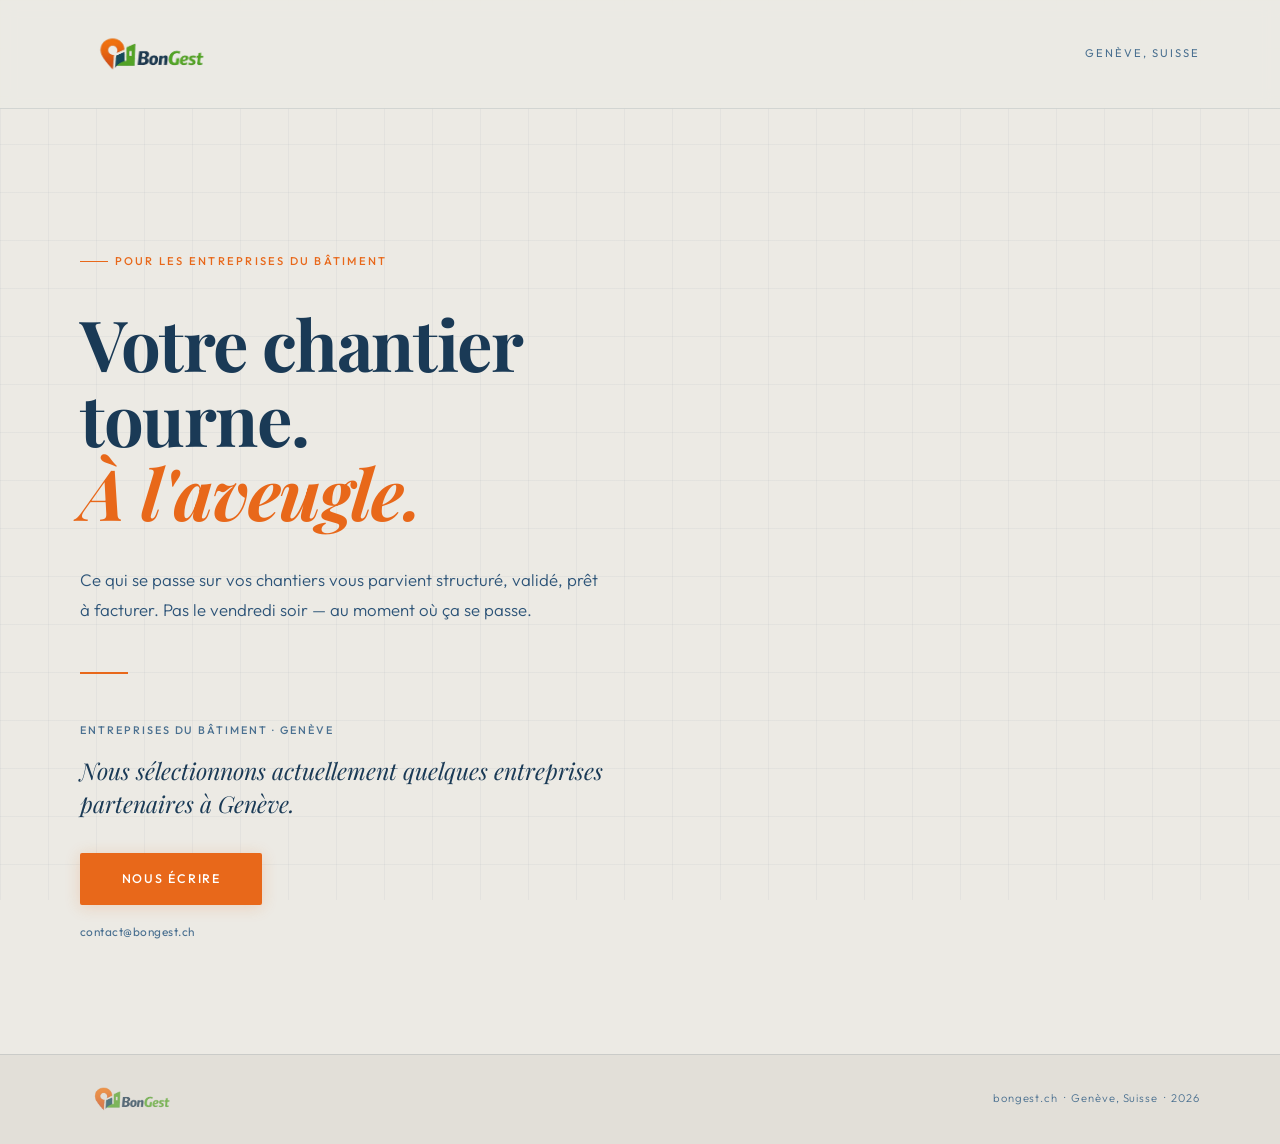
==== index.html @ fc890c5a "Update index.html" ====
<!DOCTYPE html>
<html lang="fr">
<head>
  <meta charset="UTF-8" />
  <meta name="viewport" content="width=device-width, initial-scale=1.0" />
  <title>BonGest - Intelligence pour les entreprises du bâtiment</title>
  <link rel="preconnect" href="https://fonts.googleapis.com">
  <link href="https://fonts.googleapis.com/css2?family=Outfit:wght@300;400;500;600&family=Playfair+Display:ital,wght@0,700;1,700&display=swap" rel="stylesheet">
  <link rel="icon" href="/favicon.ico" type="image/x-icon">
  <style>
    *, *::before, *::after { box-sizing: border-box; margin: 0; padding: 0; }

    :root {
      /* — Brand palette extracted from logo & PDF documents — */
      --bg:          #eceae4;       /* warm linen — document background */
      --bg-dark:     #e2dfd8;       /* slightly deeper warm grey */
      --navy:        #1a3a56;       /* "Bon" — dark navy from logo */
      --navy-mid:    #2d5478;       /* body text navy */
      --navy-light:  #4a7090;       /* muted navy for secondary text */
      --orange:      #e8681a;       /* location pin — primary brand accent */
      --orange-dark: #c5561400;     /* hover state */
      --green:       #4a8c1e;       /* "Gest" — brand green, use sparingly */
      --white:       #faf8f4;       /* near-white card surfaces */
      --border:      rgba(26,58,86,0.12);
    }

    html { scroll-behavior: smooth; }

    body {
      background: var(--bg);
      color: var(--navy);
      font-family: 'Outfit', sans-serif;
      font-weight: 300;
      line-height: 1.6;
      -webkit-font-smoothing: antialiased;
      min-height: 100vh;
      display: flex;
      flex-direction: column;
    }

    /* Blueprint grid — subtle background texture matching PDF aesthetic */
    body::before {
      content: '';
      position: fixed;
      inset: 0;
      background-image:
        linear-gradient(rgba(26,58,86,0.04) 1px, transparent 1px),
        linear-gradient(90deg, rgba(26,58,86,0.04) 1px, transparent 1px);
      background-size: 48px 48px;
      pointer-events: none;
      z-index: 0;
    }

    /* ── HEADER ── */
    header {
      position: relative;
      z-index: 10;
      padding: 2rem 5rem;
      display: flex;
      justify-content: space-between;
      align-items: center;
      background: rgba(236,234,228,0.9);
      backdrop-filter: blur(8px);
      border-bottom: 1px solid var(--border);
    }

    /* Logo: replicate Bon (navy) + Gest (green) split */
    .logo {
      font-family: 'Outfit', sans-serif;
      font-weight: 600;
      font-size: 1.5rem;
      letter-spacing: -0.01em;
      color: var(--navy);
      display: flex;
      align-items: center;
      gap: 0.15em;
    }

    .logo-bon  { color: var(--navy); }
    .logo-gest { color: var(--green); }

    /* Orange pin dot — echoes the location-pin in the real logo */
    .logo-dot {
      width: 8px;
      height: 8px;
      background: var(--orange);
      border-radius: 50% 50% 50% 0;
      transform: rotate(-45deg);
      margin-right: 0.4em;
      flex-shrink: 0;
    }

    .location-tag {
      font-size: 0.7rem;
      font-weight: 400;
      letter-spacing: 0.18em;
      text-transform: uppercase;
      color: var(--navy-light);
    }

    /* ── HERO ── */
    #hero {
      position: relative;
      z-index: 1;
      flex: 1;
      display: flex;
      flex-direction: column;
      justify-content: center;
      padding: 9rem 5rem 7rem;
      max-width: 960px;
    }

    .eyebrow {
      display: inline-flex;
      align-items: center;
      gap: 0.6em;
      font-size: 0.7rem;
      font-weight: 500;
      letter-spacing: 0.2em;
      text-transform: uppercase;
      color: var(--orange);
      margin-bottom: 2.2rem;
      opacity: 0;
      animation: up 0.7s ease 0.15s forwards;
    }

    .eyebrow::before {
      content: '';
      display: inline-block;
      width: 28px;
      height: 1px;
      background: var(--orange);
    }

    h1 {
      font-family: 'Playfair Display', serif;
      font-weight: 700;
      font-size: clamp(2.8rem, 5.5vw, 5.2rem);
      line-height: 1.06;
      letter-spacing: -0.02em;
      color: var(--navy);
      max-width: 14ch;
      opacity: 0;
      animation: up 0.85s ease 0.3s forwards;
    }

    h1 em {
      font-style: italic;
      color: var(--orange);
    }

    .subline {
      margin-top: 2.2rem;
      font-size: 1.05rem;
      font-weight: 300;
      color: var(--navy-mid);
      max-width: 48ch;
      line-height: 1.75;
      opacity: 0;
      animation: up 0.85s ease 0.45s forwards;
    }

    /* ── DIVIDER ── */
    .rule {
      width: 48px;
      height: 2px;
      background: var(--orange);
      margin: 3rem 0;
      opacity: 0;
      animation: up 0.8s ease 0.55s forwards;
    }

    /* ── CTA BLOCK ── */
    .cta-block {
      opacity: 0;
      animation: up 0.85s ease 0.65s forwards;
    }

    .cta-label {
      font-size: 0.68rem;
      font-weight: 500;
      letter-spacing: 0.18em;
      text-transform: uppercase;
      color: var(--navy-light);
      margin-bottom: 0.9rem;
    }

    .cta-line {
      font-family: 'Playfair Display', serif;
      font-size: clamp(1.1rem, 2vw, 1.45rem);
      font-style: italic;
      color: var(--navy);
      margin-bottom: 2rem;
      max-width: 42ch;
      line-height: 1.45;
    }

    .btn {
      display: inline-block;
      background: var(--orange);
      color: #fff;
      font-family: 'Outfit', sans-serif;
      font-size: 0.78rem;
      font-weight: 500;
      letter-spacing: 0.14em;
      text-transform: uppercase;
      text-decoration: none;
      padding: 1rem 2.6rem;
      border-radius: 2px;
      transition: background 0.2s ease, transform 0.15s ease, box-shadow 0.2s ease;
      box-shadow: 0 2px 16px rgba(232,104,26,0.2);
    }

    .btn:hover {
      background: #d45c15;
      transform: translateY(-2px);
      box-shadow: 0 6px 24px rgba(232,104,26,0.3);
    }

    .btn-note {
      display: block;
      margin-top: 1.1rem;
      font-size: 0.74rem;
      font-weight: 400;
      color: var(--navy-light);
      letter-spacing: 0.04em;
    }

    /* ── FOOTER ── */
    footer {
      position: relative;
      z-index: 1;
      padding: 1.8rem 5rem;
      border-top: 1px solid var(--border);
      background: var(--bg-dark);
      display: flex;
      justify-content: space-between;
      align-items: center;
    }

    .footer-logo {
      font-family: 'Outfit', sans-serif;
      font-weight: 600;
      font-size: 1rem;
      display: flex;
      align-items: center;
      gap: 0.15em;
    }

    .footer-meta {
      font-size: 0.7rem;
      font-weight: 300;
      color: var(--navy-light);
      letter-spacing: 0.08em;
    }

    /* ── ANIMATIONS ── */
    @keyframes up {
      from { opacity: 0; transform: translateY(16px); }
      to   { opacity: 1; transform: translateY(0); }
    }

    /* ── RESPONSIVE ── */
    @media (max-width: 768px) {
      header  { padding: 1.6rem 2rem; }
      #hero   { padding: 7rem 2rem 5rem; }
      footer  { padding: 1.6rem 2rem; flex-direction: column; gap: 0.8rem; }
    }
  </style>
</head>
<body>

  <!-- ── HEADER ── -->
  <header>
    <div class="logo">
      <img src="[data-uri]" alt="BonGest" style="height:44px;display:block;">
    </div>
    <span class="location-tag">Genève, Suisse</span>
  </header>

  <!-- ── HERO ── -->
  <section id="hero">

    <p class="eyebrow">Pour les entreprises du bâtiment</p>

    <h1>
      Votre chantier tourne.<br>
      <em>À l'aveugle.</em>
    </h1>

    <p class="subline">
      Ce qui se passe sur vos chantiers vous parvient structuré, validé, prêt à facturer. Pas le vendredi soir — au moment où ça se passe.
    </p>

    <div class="rule"></div>

    <div class="cta-block">
      <p class="cta-label">Entreprises du bâtiment · Genève</p>
      <p class="cta-line">Nous sélectionnons actuellement quelques entreprises partenaires à Genève.</p>
      <a href="mailto:contact@bongest.ch" class="btn">Nous écrire</a>
      <span class="btn-note">contact@bongest.ch</span>
    </div>

  </section>

  <!-- ── FOOTER ── -->
  <footer>
    <div class="footer-logo">
      <img src="[data-uri]" alt="BonGest" style="height:32px;display:block;opacity:0.7;">
    </div>
    <span class="footer-meta">bongest.ch &nbsp;·&nbsp; Genève, Suisse &nbsp;·&nbsp; 2026</span>
  </footer>

</body>
</html>
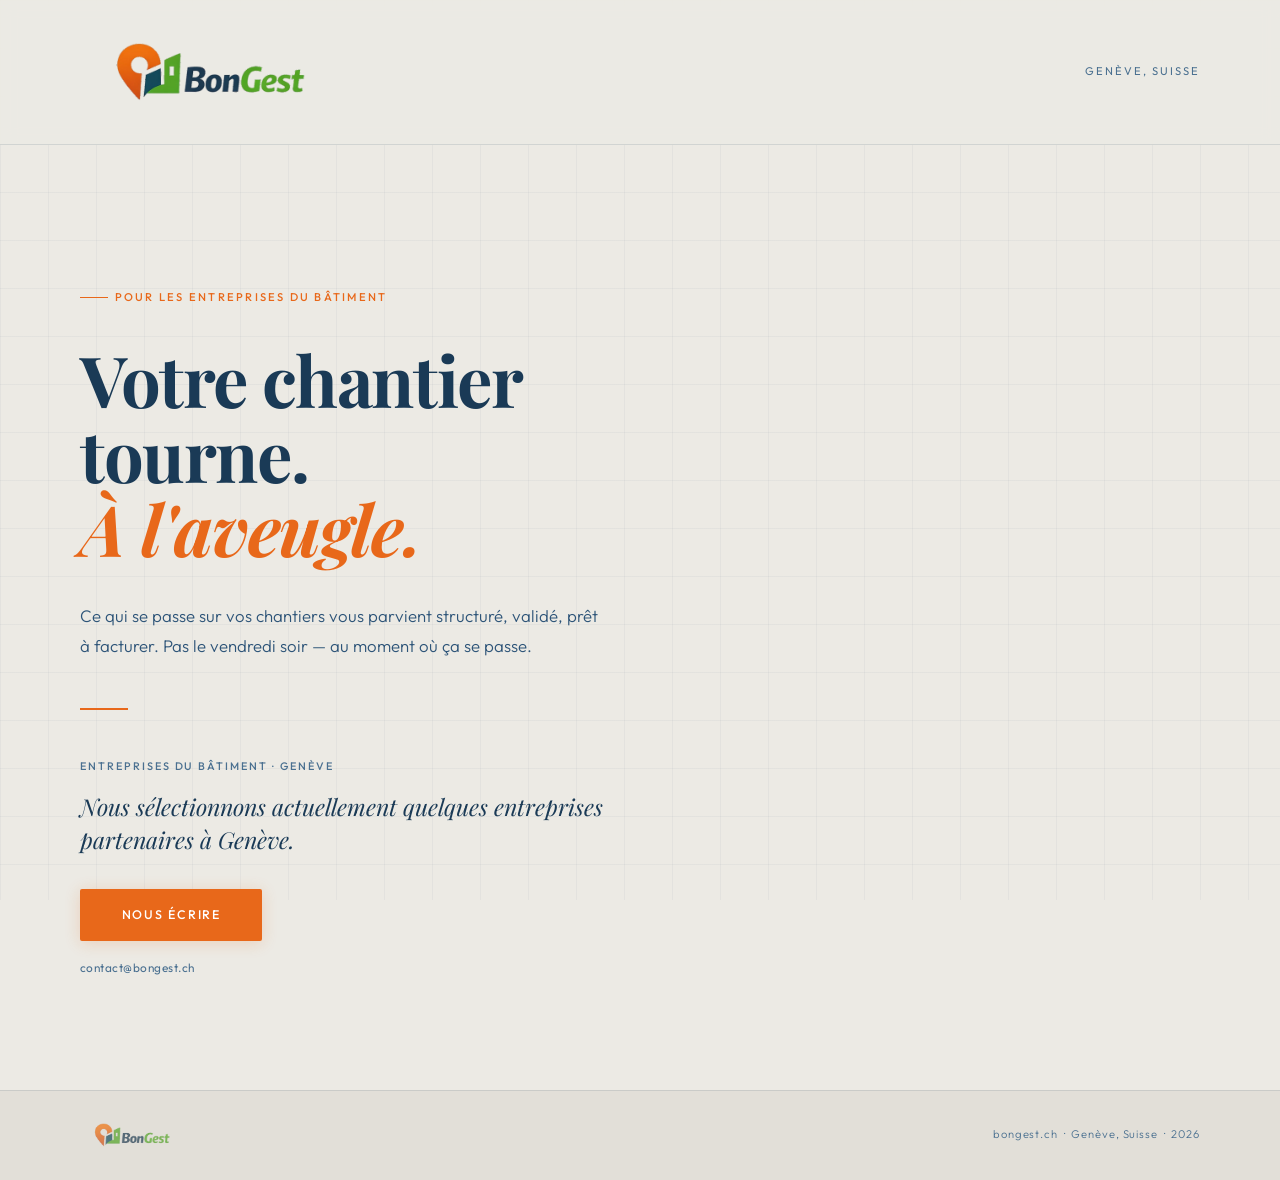
==== commit a63b9567: "Update index.html" ====
--- a/index.html
+++ b/index.html
@@ -273,7 +273,7 @@
   <!-- ── HEADER ── -->
   <header>
     <div class="logo">
-      <img src="[data-uri]" alt="BonGest" style="height:44px;display:block;">
+      <img src="[data-uri]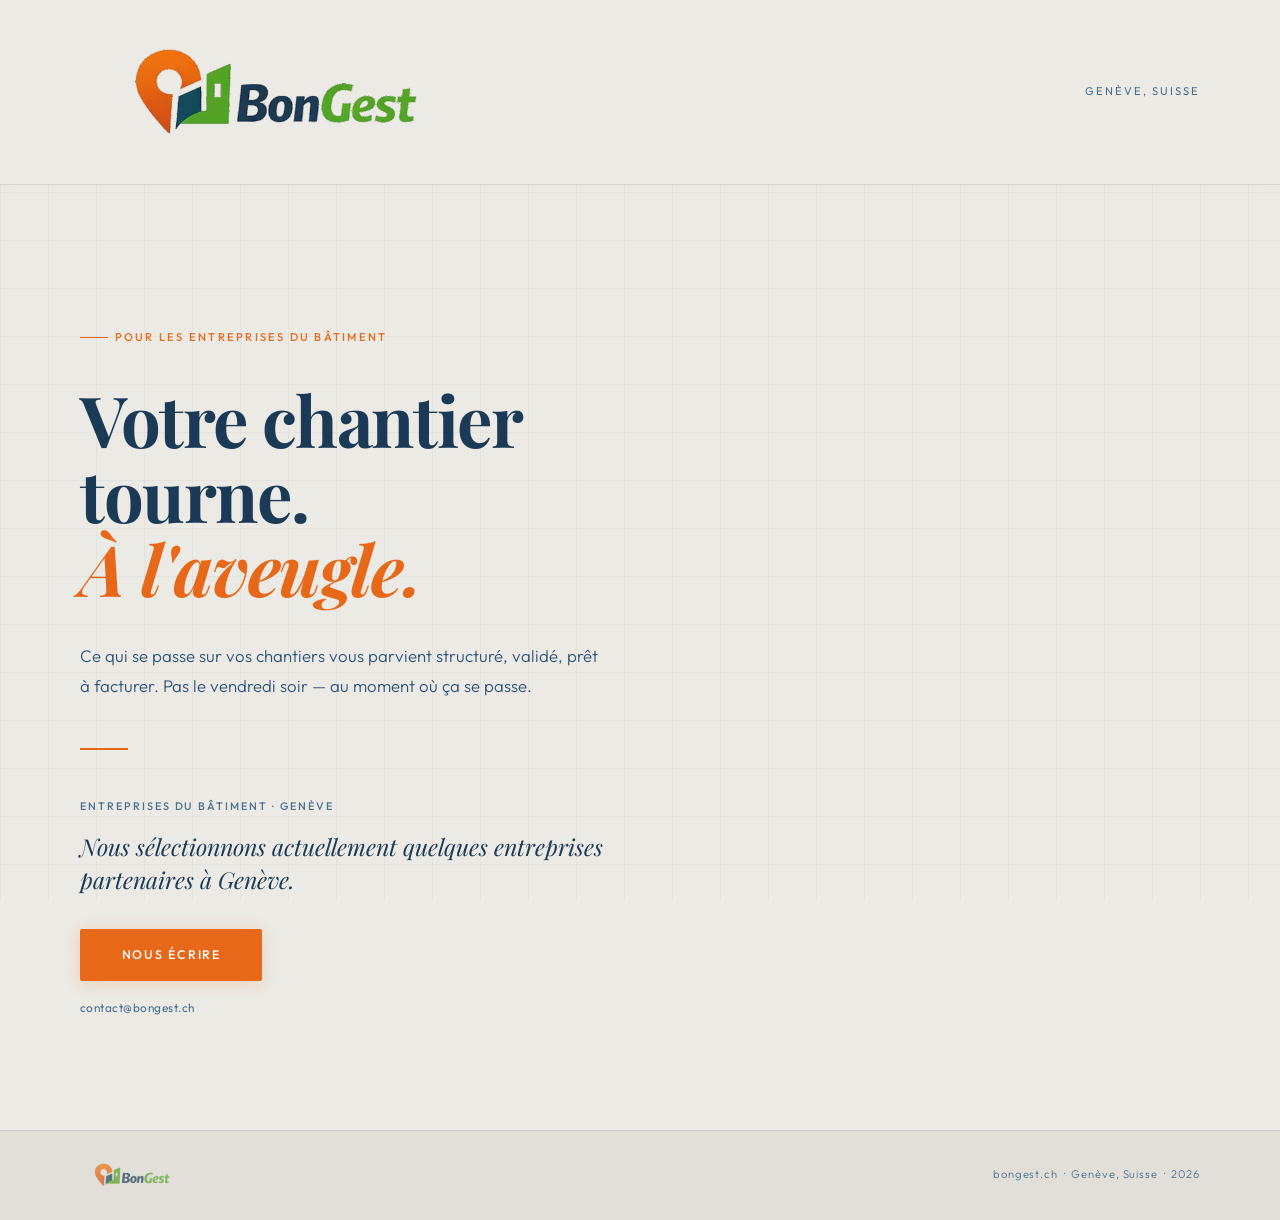
==== commit 9ad2169a: "Update index.html" ====
--- a/index.html
+++ b/index.html
@@ -273,7 +273,7 @@
   <!-- ── HEADER ── -->
   <header>
     <div class="logo">
-      <img src="[data-uri]" alt="BonGest" style="height:80px;display:block;">
+      <img src="[data-uri]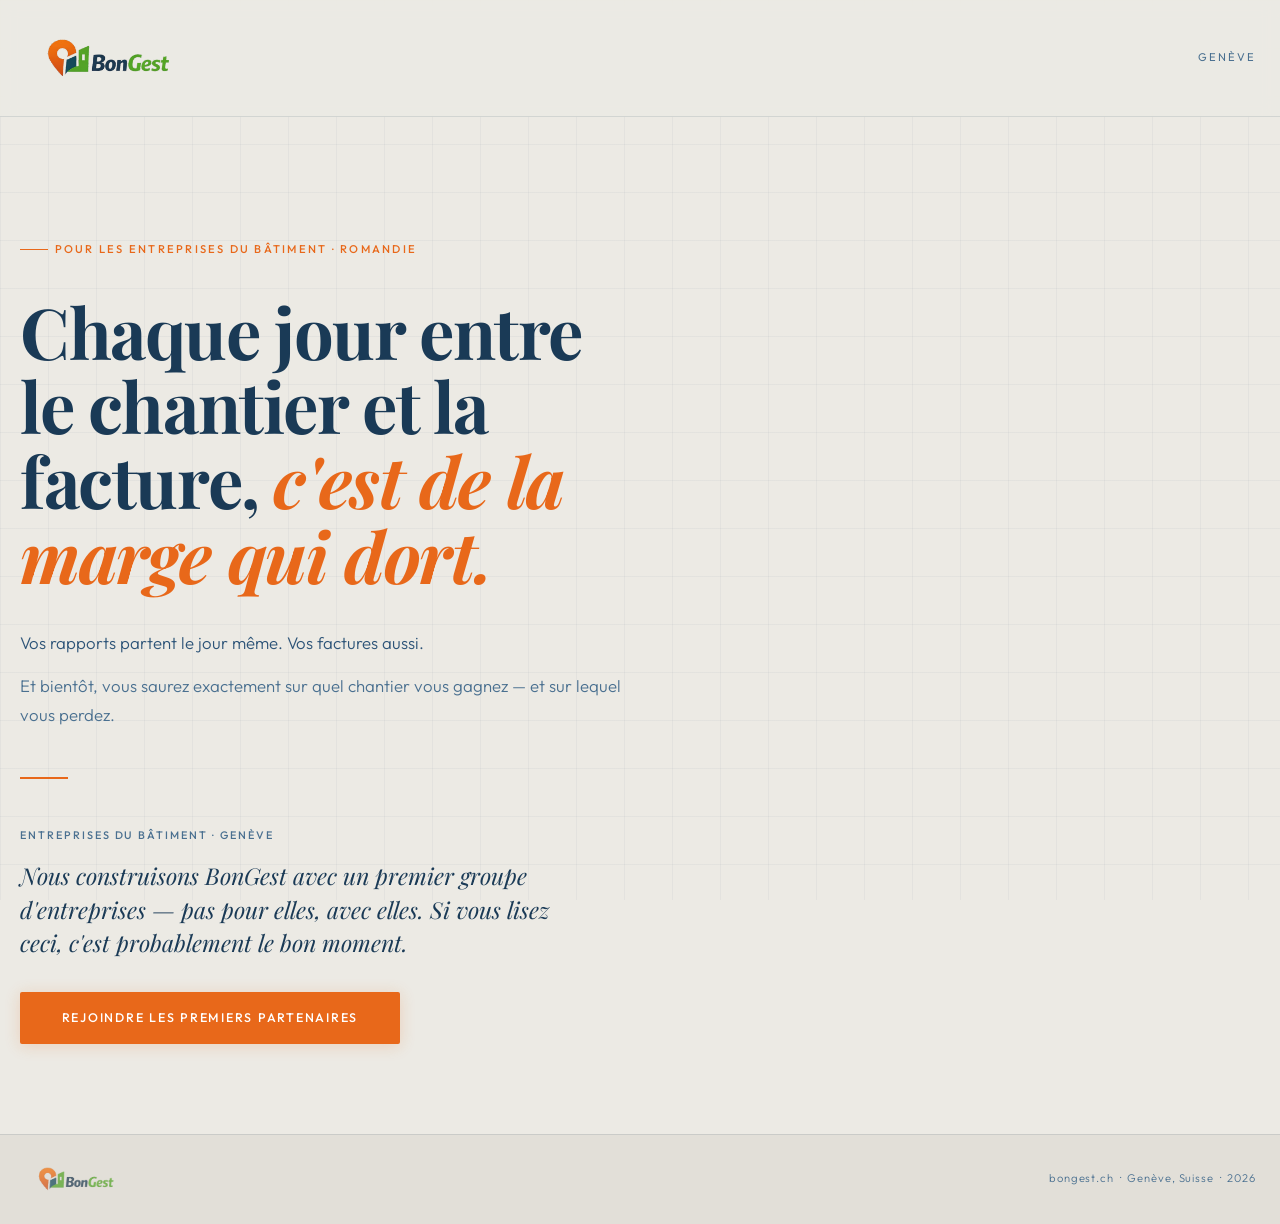
==== commit 554f8309: "Restructure landing page assets" ====
--- a/index.html
+++ b/index.html
@@ -1,35 +1,82 @@
 <!DOCTYPE html>
 <html lang="fr">
 <head>
-  <meta charset="UTF-8" />
-  <meta name="viewport" content="width=device-width, initial-scale=1.0" />
-  <title>BonGest - Intelligence pour les entreprises du bâtiment</title>
+  <meta charset="UTF-8">
+  <meta name="viewport" content="width=device-width, initial-scale=1.0">
+  <title>BonGest — Intelligence pour les entreprises du bâtiment</title>
+  <meta name="description" content="Chaque jour entre le chantier et la facture, c'est de la marge qui dort. Vos rapports partent le jour même. Vos factures aussi. BonGest — intelligence opérationnelle pour les entreprises du bâtiment en Romandie.">
+  <meta name="robots" content="index, follow">
+  <meta name="theme-color" content="#eceae4">
+  <link rel="canonical" href="https://bongest.ch/">
+  <link rel="icon" href="assets/favicon.ico" sizes="any">
+  <link rel="apple-touch-icon" href="assets/logo-square.png">
+
+  <meta property="og:locale" content="fr_CH">
+  <meta property="og:type" content="website">
+  <meta property="og:site_name" content="BonGest">
+  <meta property="og:title" content="BonGest — Intelligence pour les entreprises du bâtiment">
+  <meta property="og:description" content="Chaque jour entre le chantier et la facture, c'est de la marge qui dort. Vos rapports partent le jour même. Vos factures aussi.">
+  <meta property="og:url" content="https://bongest.ch/">
+  <meta property="og:image" content="https://bongest.ch/assets/logo-bongest.png">
+  <meta property="og:image:width" content="1224">
+  <meta property="og:image:height" content="380">
+  <meta property="og:image:alt" content="Logo BonGest">
+
+  <meta name="twitter:card" content="summary">
+  <meta name="twitter:title" content="BonGest — Intelligence pour les entreprises du bâtiment">
+  <meta name="twitter:description" content="Chaque jour entre le chantier et la facture, c'est de la marge qui dort. Vos rapports partent le jour même. Vos factures aussi.">
+  <meta name="twitter:image" content="https://bongest.ch/assets/logo-bongest.png">
+  <meta name="twitter:image:alt" content="Logo BonGest">
+
+  <script type="application/ld+json">
+    {
+      "@context": "https://schema.org",
+      "@type": "Organization",
+      "name": "BonGest",
+      "url": "https://bongest.ch/",
+      "logo": "https://bongest.ch/assets/logo-bongest.png",
+      "email": "contact@bongest.ch",
+      "areaServed": "Romandie",
+      "address": {
+        "@type": "PostalAddress",
+        "addressLocality": "Geneve",
+        "addressCountry": "CH"
+      }
+    }
+  </script>
+
   <link rel="preconnect" href="https://fonts.googleapis.com">
+  <link rel="preconnect" href="https://fonts.gstatic.com" crossorigin>
   <link href="https://fonts.googleapis.com/css2?family=Outfit:wght@300;400;500;600&family=Playfair+Display:ital,wght@0,700;1,700&display=swap" rel="stylesheet">
-  <link rel="icon" href="/favicon.ico" type="image/x-icon">
+
   <style>
-    *, *::before, *::after { box-sizing: border-box; margin: 0; padding: 0; }
+    *, *::before, *::after {
+      box-sizing: border-box;
+      margin: 0;
+      padding: 0;
+    }
 
     :root {
-      /* — Brand palette extracted from logo & PDF documents — */
-      --bg:          #eceae4;       /* warm linen — document background */
-      --bg-dark:     #e2dfd8;       /* slightly deeper warm grey */
-      --navy:        #1a3a56;       /* "Bon" — dark navy from logo */
-      --navy-mid:    #2d5478;       /* body text navy */
-      --navy-light:  #4a7090;       /* muted navy for secondary text */
-      --orange:      #e8681a;       /* location pin — primary brand accent */
-      --orange-dark: #c5561400;     /* hover state */
-      --green:       #4a8c1e;       /* "Gest" — brand green, use sparingly */
-      --white:       #faf8f4;       /* near-white card surfaces */
-      --border:      rgba(26,58,86,0.12);
-    }
-
-    html { scroll-behavior: smooth; }
+      --bg: #eceae4;
+      --bg-dark: #e2dfd8;
+      --navy: #1a3a56;
+      --navy-mid: #2d5478;
+      --navy-light: #4a7090;
+      --orange: #e8681a;
+      --green: #4a8c1e;
+      --white: #faf8f4;
+      --border: rgba(26, 58, 86, 0.12);
+      --orange-shadow: rgba(232, 104, 26, 0.2);
+    }
+
+    html {
+      scroll-behavior: smooth;
+    }
 
     body {
       background: var(--bg);
       color: var(--navy);
-      font-family: 'Outfit', sans-serif;
+      font-family: "Outfit", sans-serif;
       font-weight: 300;
       line-height: 1.6;
       -webkit-font-smoothing: antialiased;
@@ -38,56 +85,63 @@
       flex-direction: column;
     }
 
-    /* Blueprint grid — subtle background texture matching PDF aesthetic */
     body::before {
-      content: '';
+      content: "";
       position: fixed;
       inset: 0;
       background-image:
-        linear-gradient(rgba(26,58,86,0.04) 1px, transparent 1px),
-        linear-gradient(90deg, rgba(26,58,86,0.04) 1px, transparent 1px);
+        linear-gradient(rgba(26, 58, 86, 0.04) 1px, transparent 1px),
+        linear-gradient(90deg, rgba(26, 58, 86, 0.04) 1px, transparent 1px);
       background-size: 48px 48px;
       pointer-events: none;
       z-index: 0;
     }
 
-    /* ── HEADER ── */
+    a {
+      color: inherit;
+    }
+
+    a:focus-visible {
+      outline: 2px solid var(--orange);
+      outline-offset: 4px;
+    }
+
+    .shell {
+      width: min(100% - 3rem, 1240px);
+      margin-inline: auto;
+    }
+
     header {
       position: relative;
       z-index: 10;
-      padding: 2rem 5rem;
+      background: rgba(236, 234, 228, 0.9);
+      backdrop-filter: blur(8px);
+      border-bottom: 1px solid var(--border);
+    }
+
+    .header-inner,
+    .footer-inner {
       display: flex;
       justify-content: space-between;
       align-items: center;
-      background: rgba(236,234,228,0.9);
-      backdrop-filter: blur(8px);
-      border-bottom: 1px solid var(--border);
-    }
-
-    /* Logo: replicate Bon (navy) + Gest (green) split */
-    .logo {
-      font-family: 'Outfit', sans-serif;
-      font-weight: 600;
-      font-size: 1.5rem;
-      letter-spacing: -0.01em;
-      color: var(--navy);
-      display: flex;
+      gap: 1rem;
+    }
+
+    .header-inner {
+      padding: 2rem 0;
+    }
+
+    .logo,
+    .footer-logo {
+      display: inline-flex;
       align-items: center;
-      gap: 0.15em;
-    }
-
-    .logo-bon  { color: var(--navy); }
-    .logo-gest { color: var(--green); }
-
-    /* Orange pin dot — echoes the location-pin in the real logo */
-    .logo-dot {
-      width: 8px;
-      height: 8px;
-      background: var(--orange);
-      border-radius: 50% 50% 50% 0;
-      transform: rotate(-45deg);
-      margin-right: 0.4em;
-      flex-shrink: 0;
+      text-decoration: none;
+    }
+
+    .logo img {
+      display: block;
+      width: auto;
+      height: 52px;
     }
 
     .location-tag {
@@ -96,18 +150,29 @@
       letter-spacing: 0.18em;
       text-transform: uppercase;
       color: var(--navy-light);
-    }
-
-    /* ── HERO ── */
+      white-space: nowrap;
+    }
+
+    main {
+      display: flex;
+      flex: 1;
+    }
+
     #hero {
       position: relative;
       z-index: 1;
       flex: 1;
+      padding: clamp(5.5rem, 9vw, 8.5rem) 0 clamp(4rem, 7vw, 6.5rem);
+    }
+
+    .hero-inner {
       display: flex;
-      flex-direction: column;
       justify-content: center;
-      padding: 9rem 5rem 7rem;
-      max-width: 960px;
+      width: 100%;
+    }
+
+    .hero-copy {
+      width: min(100%, 1240px);
     }
 
     .eyebrow {
@@ -125,21 +190,23 @@
     }
 
     .eyebrow::before {
-      content: '';
+      content: "";
       display: inline-block;
       width: 28px;
       height: 1px;
       background: var(--orange);
+      flex-shrink: 0;
     }
 
     h1 {
-      font-family: 'Playfair Display', serif;
+      font-family: "Playfair Display", serif;
       font-weight: 700;
       font-size: clamp(2.8rem, 5.5vw, 5.2rem);
       line-height: 1.06;
       letter-spacing: -0.02em;
       color: var(--navy);
       max-width: 14ch;
+      text-wrap: balance;
       opacity: 0;
       animation: up 0.85s ease 0.3s forwards;
     }
@@ -154,13 +221,18 @@
       font-size: 1.05rem;
       font-weight: 300;
       color: var(--navy-mid);
-      max-width: 48ch;
+      max-width: 56ch;
       line-height: 1.75;
       opacity: 0;
       animation: up 0.85s ease 0.45s forwards;
     }
 
-    /* ── DIVIDER ── */
+    .future {
+      display: block;
+      margin-top: 0.85rem;
+      color: var(--navy-light);
+    }
+
     .rule {
       width: 48px;
       height: 2px;
@@ -170,10 +242,10 @@
       animation: up 0.8s ease 0.55s forwards;
     }
 
-    /* ── CTA BLOCK ── */
     .cta-block {
       opacity: 0;
       animation: up 0.85s ease 0.65s forwards;
+      max-width: 50ch;
     }
 
     .cta-label {
@@ -186,7 +258,7 @@
     }
 
     .cta-line {
-      font-family: 'Playfair Display', serif;
+      font-family: "Playfair Display", serif;
       font-size: clamp(1.1rem, 2vw, 1.45rem);
       font-style: italic;
       color: var(--navy);
@@ -199,7 +271,7 @@
       display: inline-block;
       background: var(--orange);
       color: #fff;
-      font-family: 'Outfit', sans-serif;
+      font-family: "Outfit", sans-serif;
       font-size: 0.78rem;
       font-weight: 500;
       letter-spacing: 0.14em;
@@ -208,43 +280,49 @@
       padding: 1rem 2.6rem;
       border-radius: 2px;
       transition: background 0.2s ease, transform 0.15s ease, box-shadow 0.2s ease;
-      box-shadow: 0 2px 16px rgba(232,104,26,0.2);
+      box-shadow: 0 2px 16px var(--orange-shadow);
     }
 
     .btn:hover {
       background: #d45c15;
       transform: translateY(-2px);
-      box-shadow: 0 6px 24px rgba(232,104,26,0.3);
+      box-shadow: 0 6px 24px rgba(232, 104, 26, 0.3);
     }
 
     .btn-note {
-      display: block;
+      display: inline-block;
       margin-top: 1.1rem;
       font-size: 0.74rem;
       font-weight: 400;
       color: var(--navy-light);
       letter-spacing: 0.04em;
-    }
-
-    /* ── FOOTER ── */
+      text-decoration: none;
+      border-bottom: 1px solid rgba(74, 112, 144, 0.35);
+      padding-bottom: 2px;
+      transition: color 0.2s ease, border-color 0.2s ease;
+    }
+
+    .btn-note:hover {
+      color: var(--navy);
+      border-color: rgba(26, 58, 86, 0.5);
+    }
+
     footer {
       position: relative;
       z-index: 1;
-      padding: 1.8rem 5rem;
       border-top: 1px solid var(--border);
       background: var(--bg-dark);
-      display: flex;
-      justify-content: space-between;
-      align-items: center;
-    }
-
-    .footer-logo {
-      font-family: 'Outfit', sans-serif;
-      font-weight: 600;
-      font-size: 1rem;
-      display: flex;
-      align-items: center;
-      gap: 0.15em;
+    }
+
+    .footer-inner {
+      padding: 1.8rem 0;
+    }
+
+    .footer-logo img {
+      display: block;
+      width: auto;
+      height: 32px;
+      opacity: 0.72;
     }
 
     .footer-meta {
@@ -252,64 +330,147 @@
       font-weight: 300;
       color: var(--navy-light);
       letter-spacing: 0.08em;
-    }
-
-    /* ── ANIMATIONS ── */
+      text-align: right;
+    }
+
     @keyframes up {
-      from { opacity: 0; transform: translateY(16px); }
-      to   { opacity: 1; transform: translateY(0); }
-    }
-
-    /* ── RESPONSIVE ── */
+      from {
+        opacity: 0;
+        transform: translateY(16px);
+      }
+
+      to {
+        opacity: 1;
+        transform: translateY(0);
+      }
+    }
+
     @media (max-width: 768px) {
-      header  { padding: 1.6rem 2rem; }
-      #hero   { padding: 7rem 2rem 5rem; }
-      footer  { padding: 1.6rem 2rem; flex-direction: column; gap: 0.8rem; }
+      .shell {
+        width: min(100% - 2rem, 1240px);
+      }
+
+      .header-inner,
+      .footer-inner {
+        flex-direction: column;
+        align-items: flex-start;
+        gap: 0.8rem;
+      }
+
+      .header-inner {
+        padding: 1.4rem 0;
+      }
+
+      .footer-inner {
+        padding: 1.6rem 0;
+      }
+
+      .logo img {
+        height: 46px;
+      }
+
+      #hero {
+        padding: 4.75rem 0 4rem;
+      }
+
+      .hero-copy,
+      h1,
+      .subline,
+      .cta-block {
+        max-width: 100%;
+      }
+
+      .location-tag,
+      .footer-meta {
+        white-space: normal;
+        text-align: left;
+      }
+    }
+
+    @media (max-width: 480px) {
+      h1 {
+        font-size: clamp(2.4rem, 12vw, 3.6rem);
+      }
+
+      .btn {
+        width: 100%;
+        text-align: center;
+      }
+
+      .eyebrow {
+        flex-wrap: wrap;
+      }
+    }
+
+    @media (prefers-reduced-motion: reduce) {
+      html {
+        scroll-behavior: auto;
+      }
+
+      *, *::before, *::after {
+        animation: none !important;
+        transition: none !important;
+      }
     }
   </style>
 </head>
 <body>
-
-  <!-- ── HEADER ── -->
   <header>
-    <div class="logo">
-      <img src="[data-uri]" alt="BonGest" style="height:120px;display:block;">
+    <div class="shell header-inner">
+      <a href="index.html" class="logo" aria-label="BonGest — accueil">
+        <img
+          src="assets/logo-bongest.png"
+          alt="BonGest"
+          width="1224"
+          height="380"
+          loading="eager"
+          decoding="async">
+      </a>
+      <span class="location-tag">Genève</span>
     </div>
-    <span class="location-tag">Genève, Suisse</span>
   </header>
 
-  <!-- ── HERO ── -->
-  <section id="hero">
-
-    <p class="eyebrow">Pour les entreprises du bâtiment</p>
-
-    <h1>
-      Votre chantier tourne.<br>
-      <em>À l'aveugle.</em>
-    </h1>
-
-    <p class="subline">
-      Ce qui se passe sur vos chantiers vous parvient structuré, validé, prêt à facturer. Pas le vendredi soir — au moment où ça se passe.
-    </p>
-
-    <div class="rule"></div>
-
-    <div class="cta-block">
-      <p class="cta-label">Entreprises du bâtiment · Genève</p>
-      <p class="cta-line">Nous sélectionnons actuellement quelques entreprises partenaires à Genève.</p>
-      <a href="mailto:contact@bongest.ch" class="btn">Nous écrire</a>
-      <span class="btn-note">contact@bongest.ch</span>
+  <main>
+    <section id="hero">
+      <div class="shell hero-inner">
+        <div class="hero-copy">
+          <p class="eyebrow">Pour les entreprises du bâtiment&nbsp;·&nbsp;Romandie</p>
+
+          <h1>
+            Chaque jour entre le chantier et la facture,
+            <em>c'est de la marge qui dort.</em>
+          </h1>
+
+          <p class="subline">
+            Vos rapports partent le jour même. Vos factures aussi.
+            <span class="future">Et bientôt, vous saurez exactement sur quel chantier vous gagnez&nbsp;— et sur lequel vous perdez.</span>
+          </p>
+
+          <div class="rule" role="presentation"></div>
+
+          <div class="cta-block">
+            <p class="cta-label">Entreprises du bâtiment&nbsp;·&nbsp;Genève</p>
+            <p class="cta-line">Nous construisons BonGest avec un premier groupe d'entreprises&nbsp;— pas pour elles, avec elles. Si vous lisez ceci, c'est probablement le bon moment.</p>
+            <a href="mailto:contact@bongest.ch?subject=BonGest%20%E2%80%94%20Premiers%20partenaires" class="btn">Rejoindre les premiers partenaires</a>
+          </div>
+        </div>
+      </div>
+    </section>
+  </main>
+
+  <footer>
+    <div class="shell footer-inner">
+      <a href="index.html" class="footer-logo" aria-label="BonGest — accueil">
+        <img
+          src="assets/logo-bongest.png"
+          alt="BonGest"
+          width="1224"
+          height="380"
+          loading="lazy"
+          decoding="async">
+      </a>
+      <span class="footer-meta">bongest.ch &nbsp;·&nbsp; Genève, Suisse &nbsp;·&nbsp; 2026</span>
     </div>
-
-  </section>
-
-  <!-- ── FOOTER ── -->
-  <footer>
-    <div class="footer-logo">
-      <img src="[data-uri]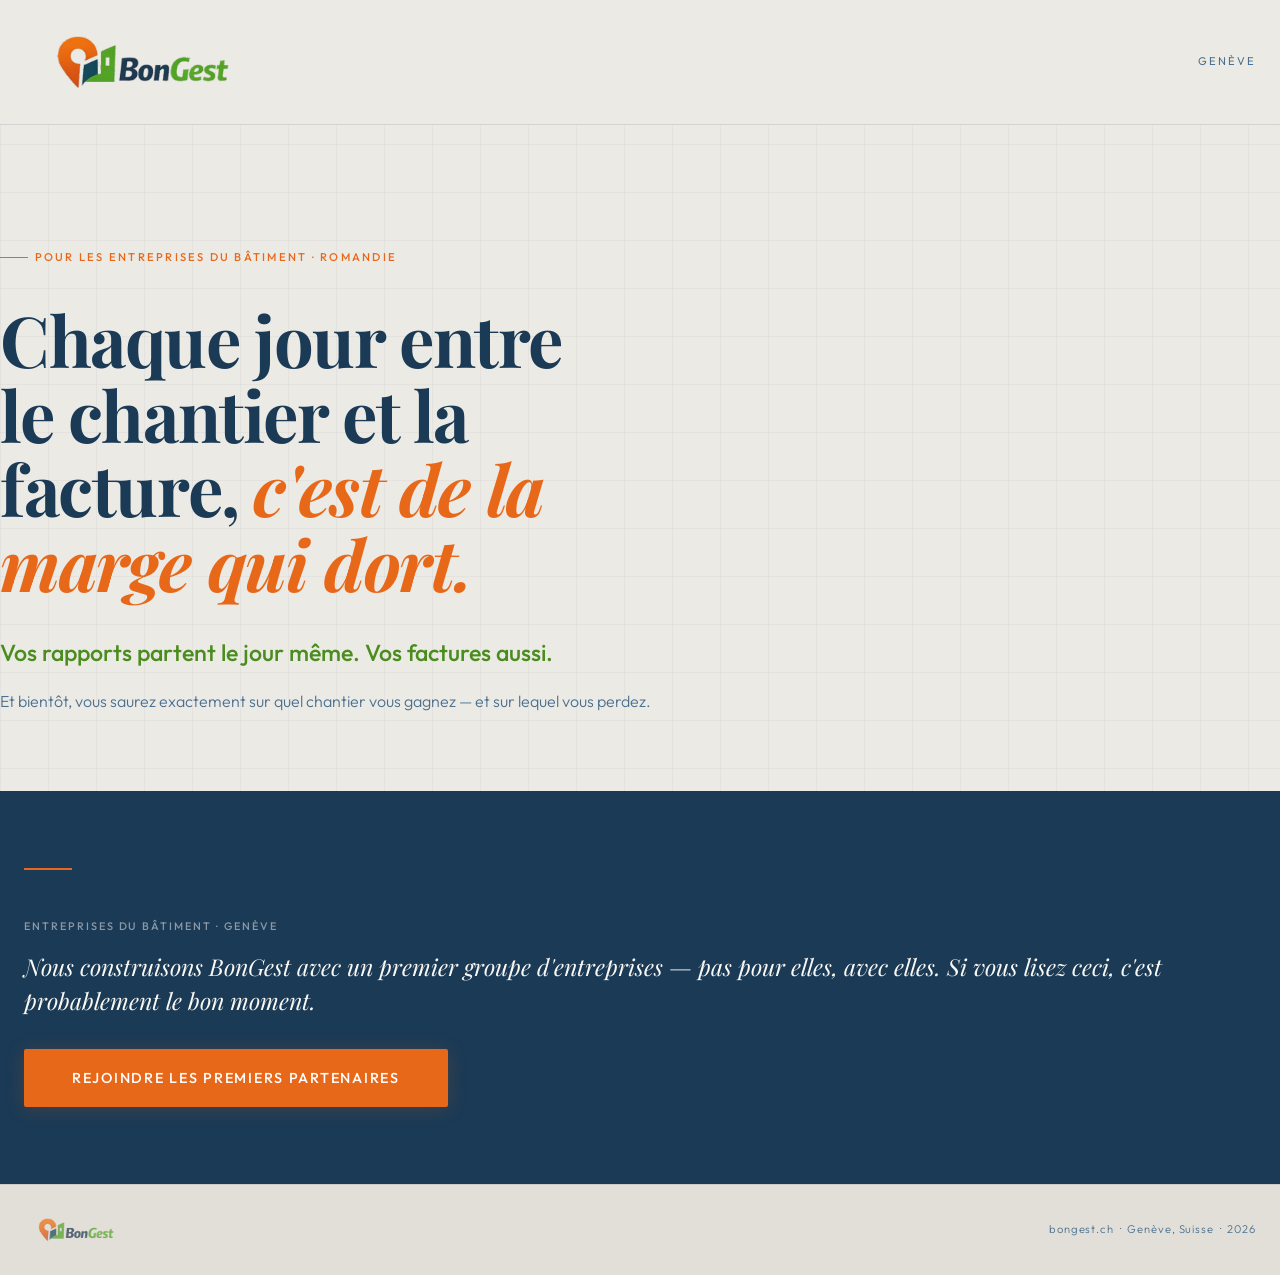
==== commit 80c41226: "Redesign landing page: typography, CTA band, logo, and layout fixes - Solution sentence promoted to " ====
--- a/index.html
+++ b/index.html
@@ -8,8 +8,8 @@
   <meta name="robots" content="index, follow">
   <meta name="theme-color" content="#eceae4">
   <link rel="canonical" href="https://bongest.ch/">
-  <link rel="icon" href="assets/favicon.ico" sizes="any">
-  <link rel="apple-touch-icon" href="assets/logo-square.png">
+  <link rel="icon" href="assets/favicon.ico?v=20260413-2" sizes="any">
+  <link rel="apple-touch-icon" href="assets/logo-square.png?v=20260413-2">
 
   <meta property="og:locale" content="fr_CH">
   <meta property="og:type" content="website">
@@ -17,7 +17,7 @@
   <meta property="og:title" content="BonGest — Intelligence pour les entreprises du bâtiment">
   <meta property="og:description" content="Chaque jour entre le chantier et la facture, c'est de la marge qui dort. Vos rapports partent le jour même. Vos factures aussi.">
   <meta property="og:url" content="https://bongest.ch/">
-  <meta property="og:image" content="https://bongest.ch/assets/logo-bongest.png">
+  <meta property="og:image" content="https://bongest.ch/assets/logo-bongest.png?v=20260413-2">
   <meta property="og:image:width" content="1224">
   <meta property="og:image:height" content="380">
   <meta property="og:image:alt" content="Logo BonGest">
@@ -25,7 +25,7 @@
   <meta name="twitter:card" content="summary">
   <meta name="twitter:title" content="BonGest — Intelligence pour les entreprises du bâtiment">
   <meta name="twitter:description" content="Chaque jour entre le chantier et la facture, c'est de la marge qui dort. Vos rapports partent le jour même. Vos factures aussi.">
-  <meta name="twitter:image" content="https://bongest.ch/assets/logo-bongest.png">
+  <meta name="twitter:image" content="https://bongest.ch/assets/logo-bongest.png?v=20260413-2">
   <meta name="twitter:image:alt" content="Logo BonGest">
 
   <script type="application/ld+json">
@@ -34,7 +34,7 @@
       "@type": "Organization",
       "name": "BonGest",
       "url": "https://bongest.ch/",
-      "logo": "https://bongest.ch/assets/logo-bongest.png",
+      "logo": "https://bongest.ch/assets/logo-bongest.png?v=20260413-2",
       "email": "contact@bongest.ch",
       "areaServed": "Romandie",
       "address": {
@@ -111,6 +111,8 @@
       margin-inline: auto;
     }
 
+    /* ── Header ── */
+
     header {
       position: relative;
       z-index: 10;
@@ -128,7 +130,7 @@
     }
 
     .header-inner {
-      padding: 2rem 0;
+      padding: 1.6rem 0; /* slightly tighter to accommodate taller logo */
     }
 
     .logo,
@@ -138,10 +140,11 @@
       text-decoration: none;
     }
 
+    /* Fix 5 — Logo +40%: 52px → 73px */
     .logo img {
       display: block;
       width: auto;
-      height: 52px;
+      height: 73px;
     }
 
     .location-tag {
@@ -153,16 +156,19 @@
       white-space: nowrap;
     }
 
+    /* ── Main / Hero ── */
+
     main {
       display: flex;
       flex: 1;
+      flex-direction: column;
     }
 
     #hero {
       position: relative;
       z-index: 1;
       flex: 1;
-      padding: clamp(5.5rem, 9vw, 8.5rem) 0 clamp(4rem, 7vw, 6.5rem);
+      padding: clamp(5.5rem, 9vw, 8.5rem) 0 0;
     }
 
     .hero-inner {
@@ -171,8 +177,10 @@
       width: 100%;
     }
 
+    /* Fix 6 — hero-copy fills full container width, left-aligned */
     .hero-copy {
-      width: min(100%, 1240px);
+      width: 100%;
+      text-align: left;
     }
 
     .eyebrow {
@@ -207,6 +215,7 @@
       color: var(--navy);
       max-width: 14ch;
       text-wrap: balance;
+      text-align: left;
       opacity: 0;
       animation: up 0.85s ease 0.3s forwards;
     }
@@ -216,36 +225,57 @@
       color: var(--orange);
     }
 
-    .subline {
+    /* Fix 1+2 — Solution text as prominent second headline */
+    .solution-line {
       margin-top: 2.2rem;
-      font-size: 1.05rem;
-      font-weight: 300;
-      color: var(--navy-mid);
-      max-width: 56ch;
-      line-height: 1.75;
+      font-size: clamp(1.2rem, 2.2vw, 1.45rem);
+      font-weight: 500;
+      color: var(--green);
+      line-height: 1.5;
+      text-align: left;
+      width: 100%; /* Fix 6 — no max-width constraint */
       opacity: 0;
       animation: up 0.85s ease 0.45s forwards;
     }
 
-    .future {
-      display: block;
-      margin-top: 0.85rem;
+    /* Subline: only the "Et bientôt…" future detail — lighter, smaller */
+    .subline {
+      margin-top: 1rem;
+      font-size: 1rem;
+      font-weight: 300;
       color: var(--navy-light);
+      line-height: 1.75;
+      text-align: left;
+      width: 100%; /* Fix 6 — no max-width constraint */
+      opacity: 0;
+      animation: up 0.85s ease 0.55s forwards;
+    }
+
+    /* ── CTA band — Fix 4: full-width contrasting dark section ── */
+
+    .cta-band {
+      position: relative;
+      z-index: 1;
+      width: 100%;
+      background: var(--navy);
+      padding: clamp(3rem, 6vw, 5rem) 0 clamp(3rem, 6vw, 5rem);
+      margin-top: clamp(3rem, 6vw, 5rem);
     }
 
     .rule {
       width: 48px;
       height: 2px;
       background: var(--orange);
-      margin: 3rem 0;
+      margin: 0 0 3rem 0;
       opacity: 0;
-      animation: up 0.8s ease 0.55s forwards;
+      animation: up 0.8s ease 0.65s forwards;
     }
 
     .cta-block {
+      width: 100%; /* Fix 6 — no max-width constraint */
+      text-align: left;
       opacity: 0;
-      animation: up 0.85s ease 0.65s forwards;
-      max-width: 50ch;
+      animation: up 0.85s ease 0.75s forwards;
     }
 
     .cta-label {
@@ -253,40 +283,43 @@
       font-weight: 500;
       letter-spacing: 0.18em;
       text-transform: uppercase;
-      color: var(--navy-light);
+      color: rgba(250, 248, 244, 0.5);
       margin-bottom: 0.9rem;
     }
 
+    /* Fix 6 — cta-line: no max-width, full width, left-aligned */
     .cta-line {
       font-family: "Playfair Display", serif;
       font-size: clamp(1.1rem, 2vw, 1.45rem);
       font-style: italic;
-      color: var(--navy);
+      color: var(--white);
       margin-bottom: 2rem;
-      max-width: 42ch;
+      width: 100%;
       line-height: 1.45;
-    }
-
+      text-align: left;
+    }
+
+    /* Fix 3 — CTA button: larger, more prominent */
     .btn {
       display: inline-block;
       background: var(--orange);
       color: #fff;
       font-family: "Outfit", sans-serif;
-      font-size: 0.78rem;
+      font-size: 0.9rem;
       font-weight: 500;
-      letter-spacing: 0.14em;
+      letter-spacing: 0.12em;
       text-transform: uppercase;
       text-decoration: none;
-      padding: 1rem 2.6rem;
+      padding: 1.1rem 3rem;
       border-radius: 2px;
       transition: background 0.2s ease, transform 0.15s ease, box-shadow 0.2s ease;
-      box-shadow: 0 2px 16px var(--orange-shadow);
+      box-shadow: 0 2px 20px var(--orange-shadow);
     }
 
     .btn:hover {
       background: #d45c15;
       transform: translateY(-2px);
-      box-shadow: 0 6px 24px rgba(232, 104, 26, 0.3);
+      box-shadow: 0 6px 28px rgba(232, 104, 26, 0.35);
     }
 
     .btn-note {
@@ -294,18 +327,20 @@
       margin-top: 1.1rem;
       font-size: 0.74rem;
       font-weight: 400;
-      color: var(--navy-light);
+      color: rgba(250, 248, 244, 0.5);
       letter-spacing: 0.04em;
       text-decoration: none;
-      border-bottom: 1px solid rgba(74, 112, 144, 0.35);
+      border-bottom: 1px solid rgba(250, 248, 244, 0.25);
       padding-bottom: 2px;
       transition: color 0.2s ease, border-color 0.2s ease;
     }
 
     .btn-note:hover {
-      color: var(--navy);
-      border-color: rgba(26, 58, 86, 0.5);
-    }
+      color: var(--white);
+      border-color: rgba(250, 248, 244, 0.6);
+    }
+
+    /* ── Footer ── */
 
     footer {
       position: relative;
@@ -365,19 +400,13 @@
         padding: 1.6rem 0;
       }
 
+      /* Fix 5 — Logo +40% mobile: 46px → 64px */
       .logo img {
-        height: 46px;
+        height: 64px;
       }
 
       #hero {
-        padding: 4.75rem 0 4rem;
-      }
-
-      .hero-copy,
-      h1,
-      .subline,
-      .cta-block {
-        max-width: 100%;
+        padding: 4.75rem 0 0;
       }
 
       .location-tag,
@@ -392,6 +421,7 @@
         font-size: clamp(2.4rem, 12vw, 3.6rem);
       }
 
+      /* Fix 3 — Full-width button on small screens */
       .btn {
         width: 100%;
         text-align: center;
@@ -419,7 +449,7 @@
     <div class="shell header-inner">
       <a href="index.html" class="logo" aria-label="BonGest — accueil">
         <img
-          src="assets/logo-bongest.png"
+          src="assets/logo-bongest.png?v=20260413-2"
           alt="BonGest"
           width="1224"
           height="380"
@@ -441,13 +471,22 @@
             <em>c'est de la marge qui dort.</em>
           </h1>
 
+          <!-- Fix 1+2 — Solution as prominent second headline -->
+          <p class="solution-line">
+            Vos rapports partent le jour même. Vos factures aussi.
+          </p>
+
+          <!-- Subline: lighter future detail -->
           <p class="subline">
-            Vos rapports partent le jour même. Vos factures aussi.
-            <span class="future">Et bientôt, vous saurez exactement sur quel chantier vous gagnez&nbsp;— et sur lequel vous perdez.</span>
+            Et bientôt, vous saurez exactement sur quel chantier vous gagnez&nbsp;— et sur lequel vous perdez.
           </p>
-
+        </div>
+      </div>
+
+      <!-- Fix 4 — Contrasting dark CTA band -->
+      <div class="cta-band">
+        <div class="shell">
           <div class="rule" role="presentation"></div>
-
           <div class="cta-block">
             <p class="cta-label">Entreprises du bâtiment&nbsp;·&nbsp;Genève</p>
             <p class="cta-line">Nous construisons BonGest avec un premier groupe d'entreprises&nbsp;— pas pour elles, avec elles. Si vous lisez ceci, c'est probablement le bon moment.</p>
@@ -462,7 +501,7 @@
     <div class="shell footer-inner">
       <a href="index.html" class="footer-logo" aria-label="BonGest — accueil">
         <img
-          src="assets/logo-bongest.png"
+          src="assets/logo-bongest.png?v=20260413-2"
           alt="BonGest"
           width="1224"
           height="380"
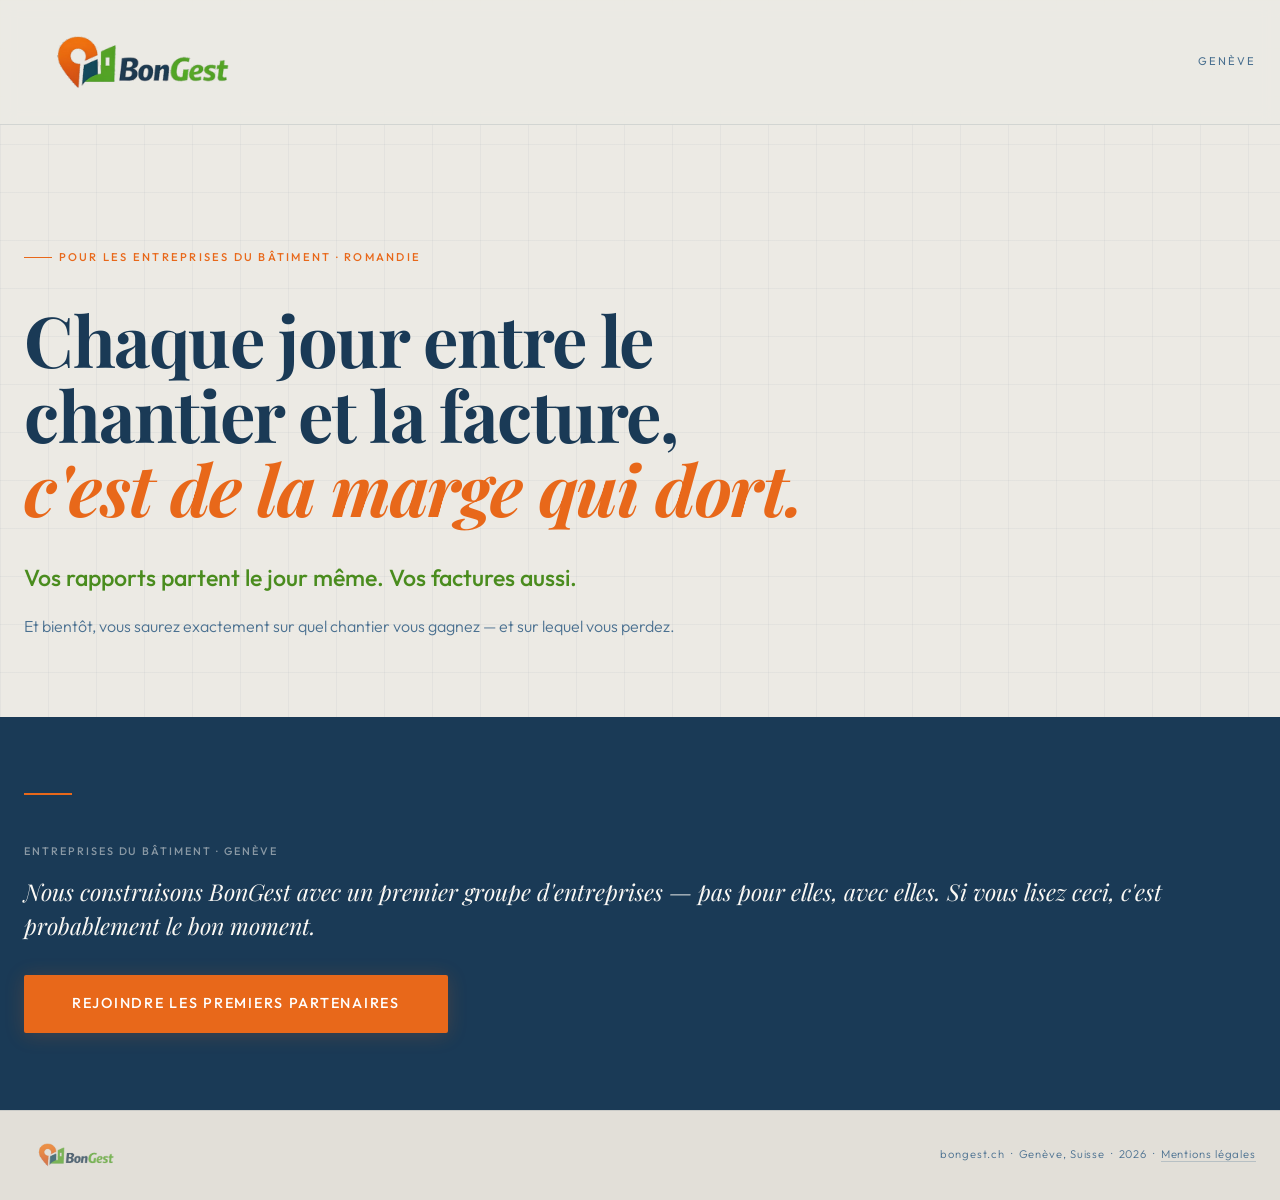
==== commit aba0132f: "Add legal notice page" ====
--- a/index.html
+++ b/index.html
@@ -171,13 +171,6 @@
       padding: clamp(5.5rem, 9vw, 8.5rem) 0 0;
     }
 
-    .hero-inner {
-      display: flex;
-      justify-content: center;
-      width: 100%;
-    }
-
-    /* Fix 6 — hero-copy fills full container width, left-aligned */
     .hero-copy {
       width: 100%;
       text-align: left;
@@ -213,7 +206,7 @@
       line-height: 1.06;
       letter-spacing: -0.02em;
       color: var(--navy);
-      max-width: 14ch;
+      max-width: 18ch;
       text-wrap: balance;
       text-align: left;
       opacity: 0;
@@ -366,6 +359,17 @@
       color: var(--navy-light);
       letter-spacing: 0.08em;
       text-align: right;
+    }
+
+    .footer-meta a {
+      text-decoration: none;
+      border-bottom: 1px solid rgba(74, 112, 144, 0.28);
+      transition: color 0.2s ease, border-color 0.2s ease;
+    }
+
+    .footer-meta a:hover {
+      color: var(--navy);
+      border-color: rgba(26, 58, 86, 0.5);
     }
 
     @keyframes up {
@@ -462,7 +466,7 @@
 
   <main>
     <section id="hero">
-      <div class="shell hero-inner">
+      <div class="shell">
         <div class="hero-copy">
           <p class="eyebrow">Pour les entreprises du bâtiment&nbsp;·&nbsp;Romandie</p>
 
@@ -508,7 +512,7 @@
           loading="lazy"
           decoding="async">
       </a>
-      <span class="footer-meta">bongest.ch &nbsp;·&nbsp; Genève, Suisse &nbsp;·&nbsp; 2026</span>
+      <span class="footer-meta">bongest.ch &nbsp;·&nbsp; Genève, Suisse &nbsp;·&nbsp; 2026 &nbsp;·&nbsp; <a href="mentions-legales/">Mentions légales</a></span>
     </div>
   </footer>
 </body>
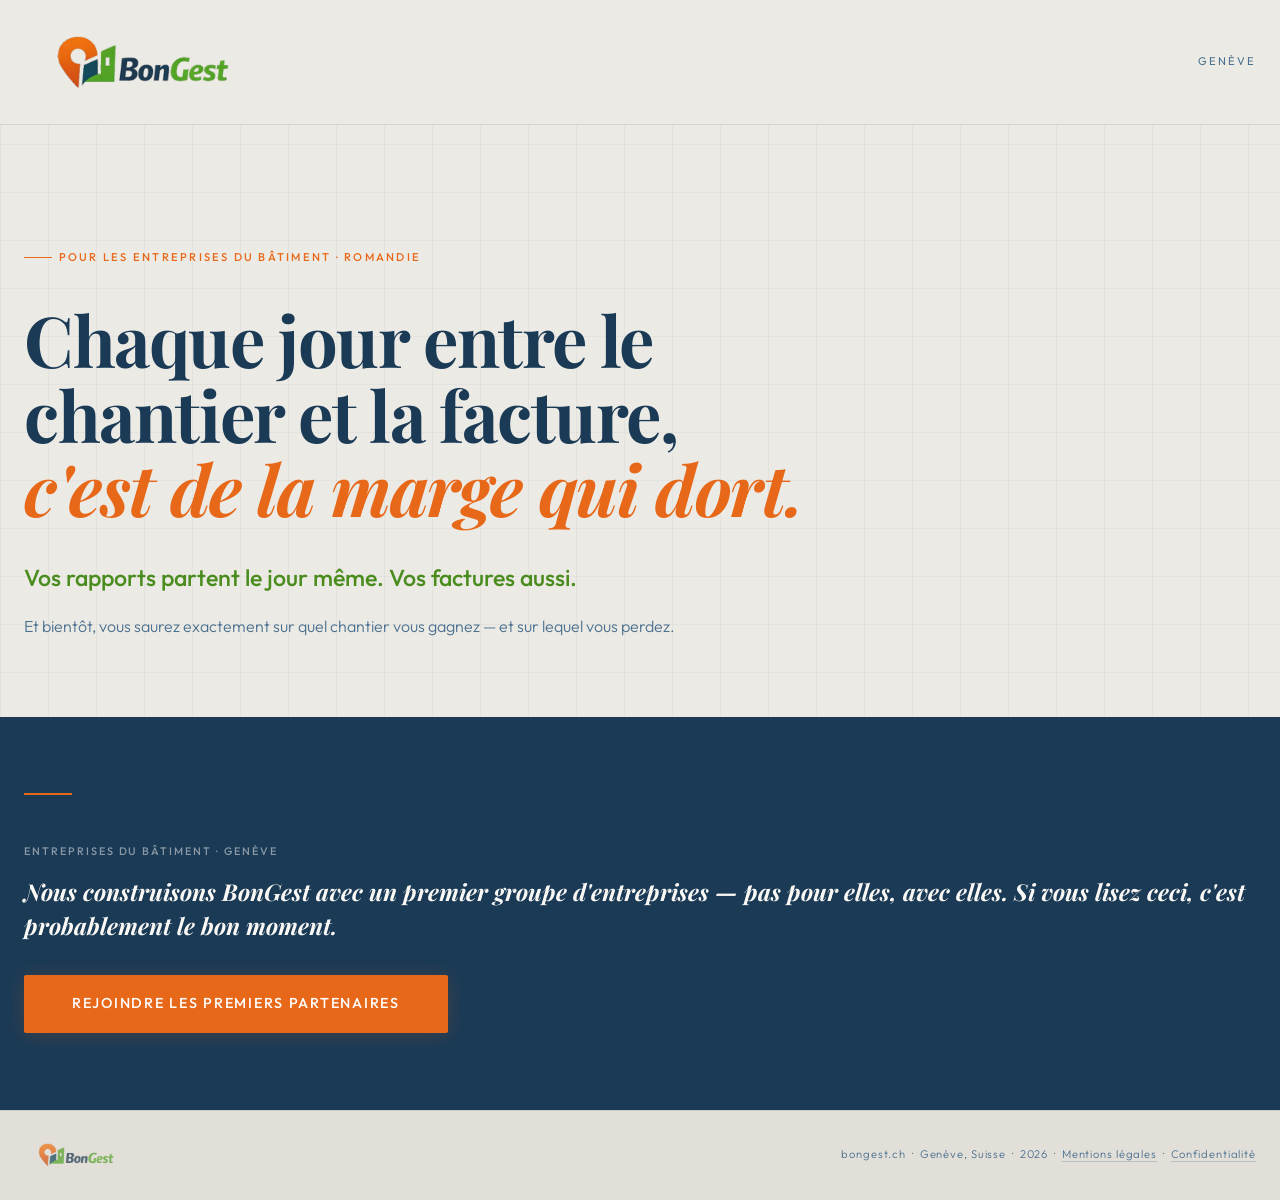
==== commit 135da4db: "Add privacy policy page" ====
--- a/index.html
+++ b/index.html
@@ -45,11 +45,31 @@
     }
   </script>
 
-  <link rel="preconnect" href="https://fonts.googleapis.com">
-  <link rel="preconnect" href="https://fonts.gstatic.com" crossorigin>
-  <link href="https://fonts.googleapis.com/css2?family=Outfit:wght@300;400;500;600&family=Playfair+Display:ital,wght@0,700;1,700&display=swap" rel="stylesheet">
-
   <style>
+    @font-face {
+      font-family: "Outfit";
+      src: url("assets/fonts/Outfit-wght.ttf") format("truetype");
+      font-weight: 300 600;
+      font-style: normal;
+      font-display: swap;
+    }
+
+    @font-face {
+      font-family: "Playfair Display";
+      src: url("assets/fonts/PlayfairDisplay-wght.ttf") format("truetype");
+      font-weight: 700;
+      font-style: normal;
+      font-display: swap;
+    }
+
+    @font-face {
+      font-family: "Playfair Display";
+      src: url("assets/fonts/PlayfairDisplay-Italic-wght.ttf") format("truetype");
+      font-weight: 700;
+      font-style: italic;
+      font-display: swap;
+    }
+
     *, *::before, *::after {
       box-sizing: border-box;
       margin: 0;
@@ -512,7 +532,7 @@
           loading="lazy"
           decoding="async">
       </a>
-      <span class="footer-meta">bongest.ch &nbsp;·&nbsp; Genève, Suisse &nbsp;·&nbsp; 2026 &nbsp;·&nbsp; <a href="mentions-legales/">Mentions légales</a></span>
+      <span class="footer-meta">bongest.ch &nbsp;·&nbsp; Genève, Suisse &nbsp;·&nbsp; 2026 &nbsp;·&nbsp; <a href="mentions-legales/">Mentions légales</a> &nbsp;·&nbsp; <a href="confidentialite/">Confidentialité</a></span>
     </div>
   </footer>
 </body>
